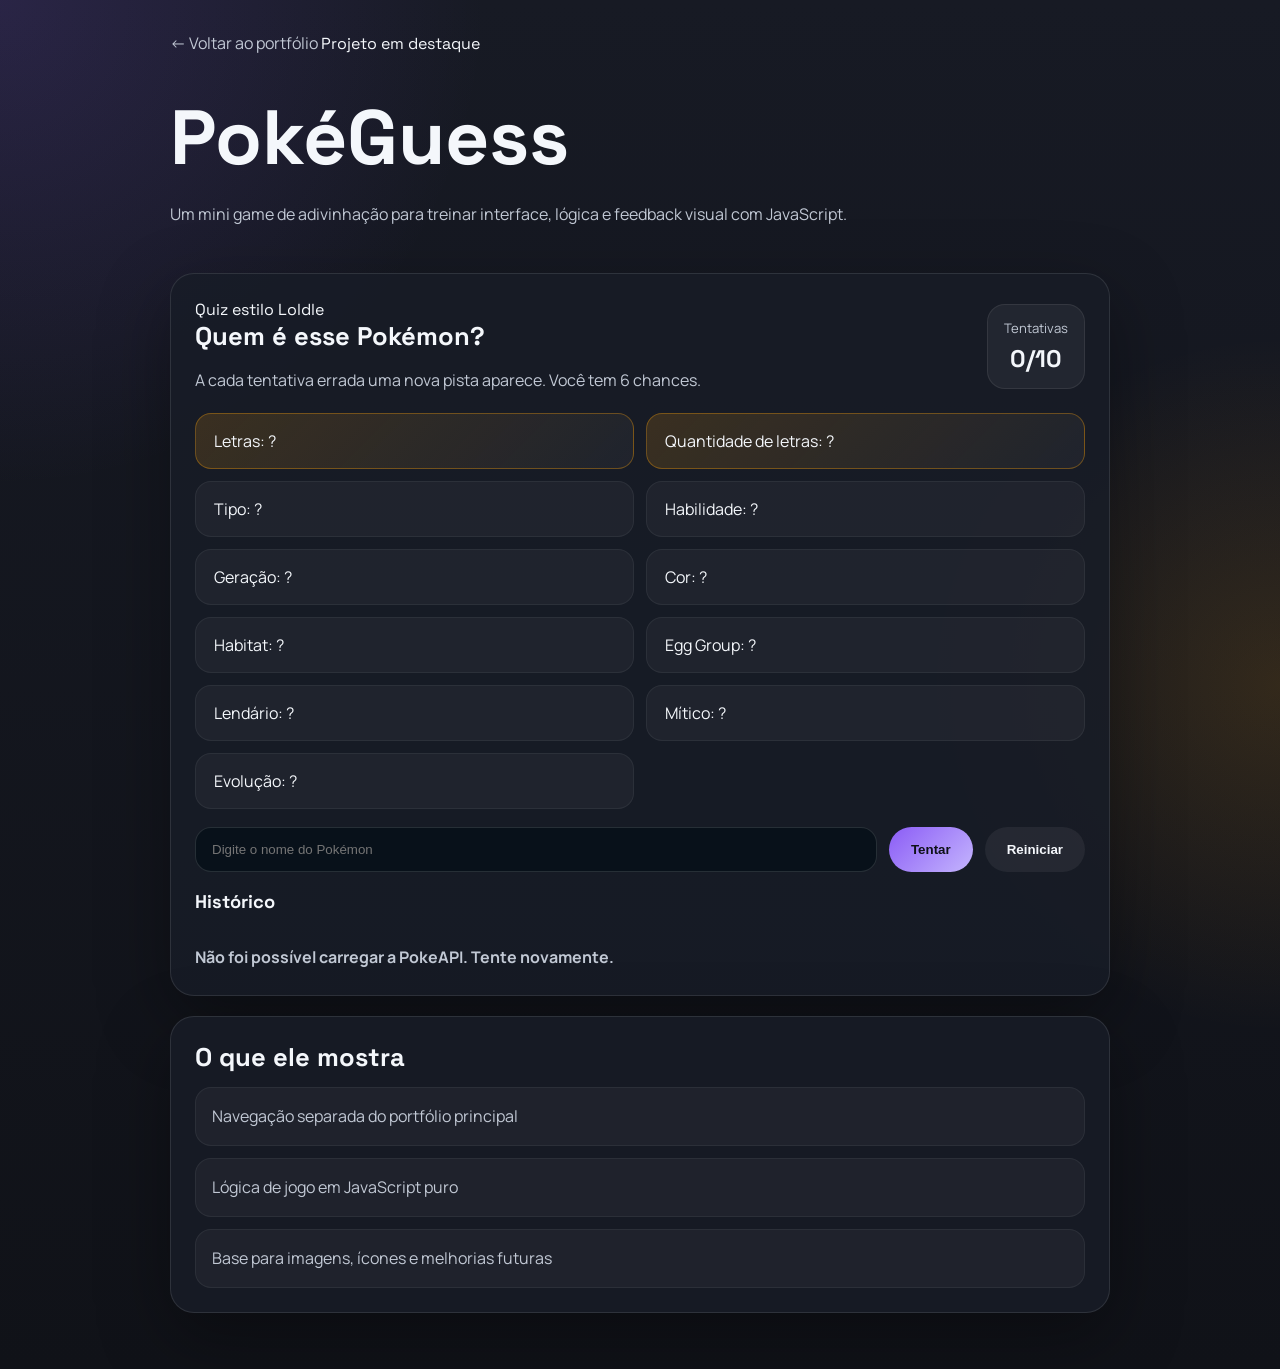
==== pokeguess.html @ 715bf2ee "Primeiro commit da branch testes" ====
<!doctype html>
<html lang="pt-BR">
  <head>
    <meta charset="UTF-8" />
    <meta name="viewport" content="width=device-width, initial-scale=1.0" />
    <meta
      name="description"
      content="Página do projeto PokéGuess, com informações, recursos e navegação de volta ao portfólio."
    />
    <title>PokéGuess | Prati Studio</title>

    <link rel="preconnect" href="https://fonts.googleapis.com" />
    <link rel="preconnect" href="https://fonts.gstatic.com" crossorigin />
    <link
      href="https://fonts.googleapis.com/css2?family=Manrope:wght@400;500;700;800&family=Space+Grotesk:wght@500;700&display=swap"
      rel="stylesheet"
    />
    <link rel="stylesheet" href="css/pokeguess.css" />
  </head>
  <body>
    <header class="project-hero">
      <a class="back-link" href="index.html">← Voltar ao portfólio</a>
      <span class="project-label">Projeto em destaque</span>
      <h1>PokéGuess</h1>
      <p>
        Um mini game de adivinhação para treinar interface, lógica e feedback
        visual com JavaScript.
      </p>
    </header>

    <main class="project-main">
      <section class="project-panel game-panel">
        <div class="game-header">
          <div>
            <span class="project-label">Quiz estilo Loldle</span>
            <h2>Quem é esse Pokémon?</h2>
            <p class="game-intro">
              A cada tentativa errada uma nova pista aparece. Você tem 6
              chances.
            </p>
          </div>
          <div class="scoreboard">
            <span>Tentativas</span>
            <strong id="attemptsValue">0/10</strong>
          </div>
        </div>

        <div class="clue-grid" id="clueGrid" aria-live="polite">
          <div class="clue-chip clue-chip-revealed" id="clueLetters">
            Letras: ?
          </div>
          <div class="clue-chip clue-chip-revealed" id="clueLength">
            Quantidade de letras: ?
          </div>
          <div class="clue-chip" id="clueType">Tipo: ?</div>
          <div class="clue-chip" id="clueAbility">Habilidade: ?</div>
          <div class="clue-chip" id="clueGeneration">Geração: ?</div>
          <div class="clue-chip" id="clueColor">Cor: ?</div>
          <div class="clue-chip" id="clueHabitat">Habitat: ?</div>
          <div class="clue-chip" id="clueEggGroups">Egg Group: ?</div>
          <div class="clue-chip" id="clueLegendary">Lendário: ?</div>
          <div class="clue-chip" id="clueMythical">Mítico: ?</div>
          <div class="clue-chip" id="clueEvolution">Evolução: ?</div>
        </div>

        <div class="game-controls">
          <input
            id="guessInput"
            type="text"
            placeholder="Digite o nome do Pokémon"
            autocomplete="off"
          />
          <button id="guessButton" class="btn btn-primary" type="button">
            Tentar
          </button>
          <button id="restartButton" class="btn btn-secondary" type="button">
            Reiniciar
          </button>
        </div>

        <div class="guess-history">
          <h3>Histórico</h3>
          <ul id="historyList"></ul>
        </div>

        <p id="gameFeedback" class="game-feedback" aria-live="polite"></p>
      </section>

      <section class="project-panel">
        <h2>O que ele mostra</h2>
        <ul>
          <li>Navegação separada do portfólio principal</li>
          <li>Lógica de jogo em JavaScript puro</li>
          <li>Base para imagens, ícones e melhorias futuras</li>
        </ul>
      </section>
    </main>

    <script src="js/pokeguess.js"></script>
  </body>
</html>
---- css/pokeguess.css ----
:root {
  --bg: #101218;
  --surface: rgba(24, 28, 39, 0.86);
  --text: #f4f7fb;
  --muted: #c1c8d4;
  --primary: #8b5cf6;
  --primary-strong: #6d28d9;
  --accent: #f59e0b;
  --border: rgba(255, 255, 255, 0.1);
  --shadow: 0 24px 70px rgba(0, 0, 0, 0.34);
}

* {
  box-sizing: border-box;
  margin: 0;
  padding: 0;
}

body {
  min-height: 100vh;
  font-family: "Manrope", sans-serif;
  color: var(--text);
  background:
    radial-gradient(
      circle at top left,
      rgba(139, 92, 246, 0.16),
      transparent 26%
    ),
    radial-gradient(
      circle at right center,
      rgba(245, 158, 11, 0.14),
      transparent 24%
    ),
    linear-gradient(180deg, #171a24 0%, var(--bg) 100%);
}

a {
  color: inherit;
  text-decoration: none;
}

.project-hero,
.project-main {
  max-width: 980px;
  margin: 0 auto;
  padding-inline: 20px;
}

.project-hero {
  padding-top: 32px;
  padding-bottom: 44px;
}

.back-link {
  display: inline-block;
  margin-bottom: 24px;
  color: var(--muted);
}

.project-label,
.project-panel h2 {
  font-family: "Space Grotesk", sans-serif;
}

.project-hero h1 {
  font-family: "Space Grotesk", sans-serif;
  font-size: clamp(2.8rem, 6vw, 5rem);
  margin: 10px 0 14px;
}

.project-hero p,
.project-panel li,
.project-panel p {
  color: var(--muted);
  line-height: 1.8;
}

.project-main {
  display: grid;
  gap: 20px;
  padding-bottom: 56px;
}

.game-panel {
  display: grid;
  gap: 18px;
}

.game-header {
  display: flex;
  justify-content: space-between;
  align-items: center;
  gap: 16px;
}

.game-intro {
  max-width: 56ch;
  margin-top: 8px;
}

.scoreboard {
  min-width: 92px;
  padding: 14px 16px;
  border-radius: 18px;
  background: rgba(255, 255, 255, 0.05);
  border: 1px solid rgba(255, 255, 255, 0.08);
  text-align: center;
}

.scoreboard span {
  display: block;
  color: var(--muted);
  font-size: 0.82rem;
  margin-bottom: 6px;
}

.scoreboard strong {
  font-family: "Space Grotesk", sans-serif;
  font-size: 1.5rem;
}

.clue-grid {
  display: grid;
  grid-template-columns: repeat(2, minmax(0, 1fr));
  gap: 12px;
}

.clue-chip {
  padding: 16px 18px;
  border-radius: 16px;
  background: rgba(255, 255, 255, 0.04);
  border: 1px solid rgba(255, 255, 255, 0.06);
}

.clue-chip-revealed {
  border-color: rgba(245, 158, 11, 0.35);
  background: linear-gradient(
    135deg,
    rgba(245, 158, 11, 0.16),
    rgba(255, 255, 255, 0.04)
  );
}

.clue-chip.is-hidden {
  opacity: 0.55;
}

.guess-history {
  display: grid;
  gap: 12px;
}

.guess-history h3 {
  font-family: "Space Grotesk", sans-serif;
  font-size: 1.15rem;
}

.guess-history ul {
  list-style: none;
  display: grid;
  gap: 10px;
}

.guess-history li {
  padding: 14px 16px;
  border-radius: 16px;
  background: rgba(255, 255, 255, 0.04);
  border: 1px solid rgba(255, 255, 255, 0.06);
}

.game-controls {
  display: grid;
  grid-template-columns: minmax(0, 1fr) auto auto;
  gap: 12px;
}

.game-controls input {
  min-width: 0;
}

.game-controls input,
.game-controls button {
  transition:
    border-color 0.2s ease,
    background 0.2s ease,
    box-shadow 0.2s ease,
    color 0.2s ease;
}

.game-controls input {
  width: 100%;
  padding: 14px 16px;
  border-radius: 16px;
  border: 1px solid rgba(255, 255, 255, 0.12);
  background: rgba(5, 15, 23, 0.75);
  color: var(--text);
  outline: none;
}

.game-controls input:focus {
  border-color: rgba(85, 214, 190, 0.55);
  box-shadow: 0 0 0 4px rgba(85, 214, 190, 0.12);
}

.game-controls input.guess-input--error {
  border-color: rgba(248, 113, 113, 0.9);
  background: rgba(127, 29, 29, 0.25);
  box-shadow: 0 0 0 4px rgba(248, 113, 113, 0.14);
}

.game-controls input.guess-input--success {
  border-color: rgba(74, 222, 128, 0.9);
  background: rgba(20, 83, 45, 0.25);
  box-shadow: 0 0 0 4px rgba(74, 222, 128, 0.14);
}

.game-feedback {
  min-height: 24px;
  color: var(--accent);
  font-weight: 700;
}

.game-feedback--error {
  color: #f87171;
}

.game-feedback--success {
  color: #4ade80;
}

.guess-history--error {
  color: #fca5a5;
  border-color: rgba(248, 113, 113, 0.24) !important;
  background: rgba(127, 29, 29, 0.18) !important;
}

.btn-secondary {
  color: var(--text);
  background: rgba(255, 255, 255, 0.06);
  border: 1px solid var(--border);
}

.project-panel {
  background: var(--surface);
  border: 1px solid var(--border);
  box-shadow: var(--shadow);
  border-radius: 24px;
  padding: 24px;
}

.project-panel h2 {
  font-size: 1.6rem;
  margin-bottom: 14px;
}

.project-panel ul {
  list-style: none;
  display: grid;
  gap: 12px;
}

.project-panel li {
  padding: 14px 16px;
  border-radius: 16px;
  background: rgba(255, 255, 255, 0.04);
  border: 1px solid rgba(255, 255, 255, 0.06);
}

.highlight {
  display: grid;
  gap: 14px;
}

.btn {
  display: inline-flex;
  align-items: center;
  justify-content: center;
  padding: 14px 22px;
  border-radius: 999px;
  font-weight: 800;
  border: 0;
  cursor: pointer;
}

.btn-primary {
  color: #0e1117;
  background: linear-gradient(135deg, #8b5cf6, #c4b5fd);
}

@media (max-width: 640px) {
  .project-panel {
    border-radius: 20px;
  }

  .clue-grid,
  .game-header,
  .game-controls {
    grid-template-columns: 1fr;
  }

  .game-header {
    display: grid;
  }

  .game-controls .btn {
    width: 100%;
  }
}
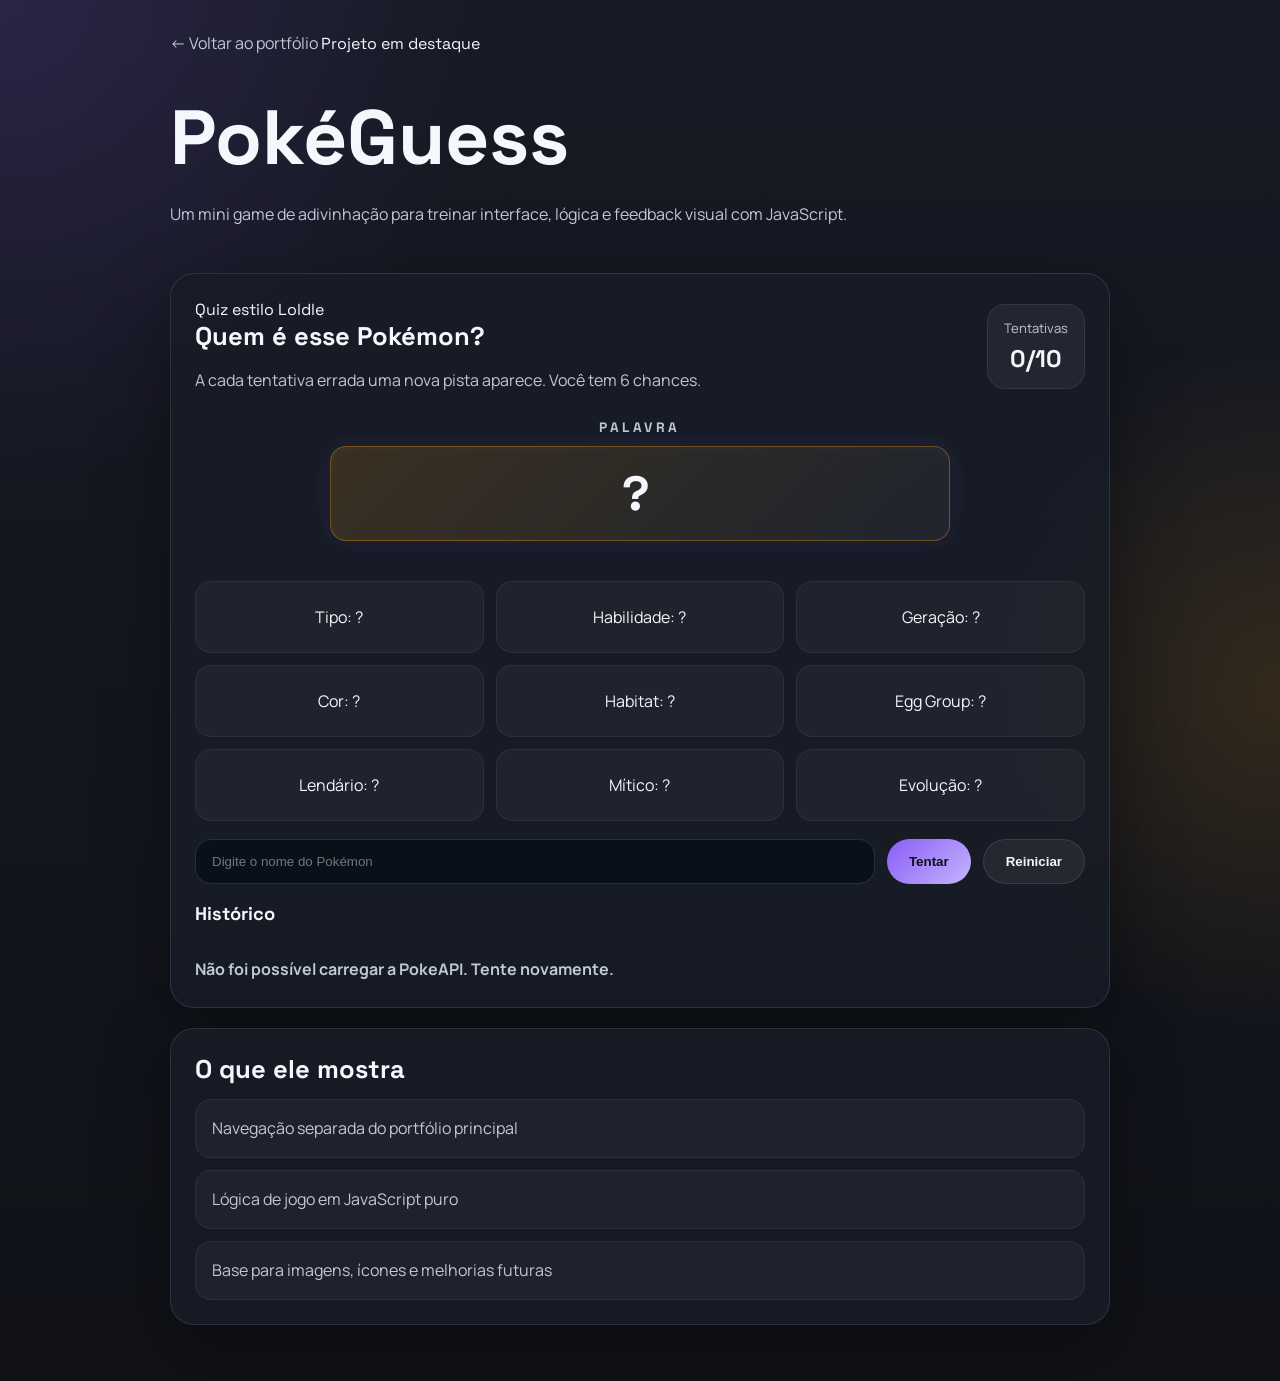
==== commit 0a403885: "Refactor: aprimorando interface e dicas" ====
--- a/pokeguess.html
+++ b/pokeguess.html
@@ -7,7 +7,7 @@
       name="description"
       content="Página do projeto PokéGuess, com informações, recursos e navegação de volta ao portfólio."
     />
-    <title>PokéGuess | Prati Studio</title>
+    <title>Portfólio + joguinho</title>
 
     <link rel="preconnect" href="https://fonts.googleapis.com" />
     <link rel="preconnect" href="https://fonts.gstatic.com" crossorigin />
@@ -45,13 +45,17 @@
           </div>
         </div>
 
+        <div class="letters-box">
+          <span class="letters-title">Palavra</span>
+          <div
+            class="letters-clue clue-chip clue-chip-revealed"
+            id="clueLetters"
+          >
+            ?
+          </div>
+        </div>
+
         <div class="clue-grid" id="clueGrid" aria-live="polite">
-          <div class="clue-chip clue-chip-revealed" id="clueLetters">
-            Letras: ?
-          </div>
-          <div class="clue-chip clue-chip-revealed" id="clueLength">
-            Quantidade de letras: ?
-          </div>
           <div class="clue-chip" id="clueType">Tipo: ?</div>
           <div class="clue-chip" id="clueAbility">Habilidade: ?</div>
           <div class="clue-chip" id="clueGeneration">Geração: ?</div>
--- a/css/pokeguess.css
+++ b/css/pokeguess.css
@@ -81,6 +81,32 @@
   padding-bottom: 56px;
 }
 
+.project-panel {
+  background: var(--surface);
+  border: 1px solid var(--border);
+  box-shadow: var(--shadow);
+  border-radius: 24px;
+  padding: 24px;
+}
+
+.project-panel h2 {
+  font-size: 1.6rem;
+  margin-bottom: 14px;
+}
+
+.project-panel ul {
+  list-style: none;
+  display: grid;
+  gap: 12px;
+}
+
+.project-panel li {
+  padding: 14px 16px;
+  border-radius: 16px;
+  background: rgba(255, 255, 255, 0.04);
+  border: 1px solid rgba(255, 255, 255, 0.06);
+}
+
 .game-panel {
   display: grid;
   gap: 18px;
@@ -119,14 +145,79 @@
   font-size: 1.5rem;
 }
 
+/* ===========================
+   PALAVRA (ESTILO FORCA)
+=========================== */
+
+.letters-box {
+  display: flex;
+  flex-direction: column;
+  align-items: center;
+  gap: 10px;
+  margin: 6px 0 22px;
+}
+
+.letters-title {
+  font-family: "Space Grotesk", sans-serif;
+  font-size: 0.85rem;
+  font-weight: 700;
+  color: var(--muted);
+  text-transform: uppercase;
+  letter-spacing: 0.22rem;
+}
+
+.letters-clue {
+  width: 100%;
+  max-width: 620px;
+  min-height: 100px;
+
+  display: flex;
+  justify-content: center;
+  align-items: center;
+
+  padding: 20px;
+
+  border-radius: 20px;
+  border: 2px solid rgba(139, 92, 246, 0.45);
+
+  background: linear-gradient(
+    135deg,
+    rgba(139, 92, 246, 0.18),
+    rgba(245, 158, 11, 0.12)
+  );
+
+  box-shadow:
+    0 0 24px rgba(139, 92, 246, 0.12),
+    inset 0 0 16px rgba(255, 255, 255, 0.03);
+
+  font-family: "Space Grotesk", sans-serif;
+  font-size: clamp(2rem, 5vw, 3rem);
+  font-weight: 700;
+  letter-spacing: 0.45rem;
+  text-align: center;
+  word-break: break-word;
+}
+
+/* ===========================
+   DICAS
+=========================== */
+
 .clue-grid {
   display: grid;
-  grid-template-columns: repeat(2, minmax(0, 1fr));
+  grid-template-columns: repeat(auto-fit, minmax(220px, 1fr));
   gap: 12px;
 }
 
 .clue-chip {
+  display: flex;
+  align-items: center;
+  justify-content: center;
+
+  min-height: 72px;
   padding: 16px 18px;
+
+  text-align: center;
+
   border-radius: 16px;
   background: rgba(255, 255, 255, 0.04);
   border: 1px solid rgba(255, 255, 255, 0.06);
@@ -145,28 +236,9 @@
   opacity: 0.55;
 }
 
-.guess-history {
-  display: grid;
-  gap: 12px;
-}
-
-.guess-history h3 {
-  font-family: "Space Grotesk", sans-serif;
-  font-size: 1.15rem;
-}
-
-.guess-history ul {
-  list-style: none;
-  display: grid;
-  gap: 10px;
-}
-
-.guess-history li {
-  padding: 14px 16px;
-  border-radius: 16px;
-  background: rgba(255, 255, 255, 0.04);
-  border: 1px solid rgba(255, 255, 255, 0.06);
-}
+/* ===========================
+   CONTROLES
+=========================== */
 
 .game-controls {
   display: grid;
@@ -214,6 +286,10 @@
   box-shadow: 0 0 0 4px rgba(74, 222, 128, 0.14);
 }
 
+/* ===========================
+   FEEDBACK
+=========================== */
+
 .game-feedback {
   min-height: 24px;
   color: var(--accent);
@@ -228,48 +304,42 @@
   color: #4ade80;
 }
 
+/* ===========================
+   HISTÓRICO
+=========================== */
+
+.guess-history {
+  display: grid;
+  gap: 12px;
+}
+
+.guess-history h3 {
+  font-family: "Space Grotesk", sans-serif;
+  font-size: 1.15rem;
+}
+
+.guess-history ul {
+  list-style: none;
+  display: grid;
+  gap: 10px;
+}
+
+.guess-history li {
+  padding: 14px 16px;
+  border-radius: 16px;
+  background: rgba(255, 255, 255, 0.04);
+  border: 1px solid rgba(255, 255, 255, 0.06);
+}
+
 .guess-history--error {
   color: #fca5a5;
   border-color: rgba(248, 113, 113, 0.24) !important;
   background: rgba(127, 29, 29, 0.18) !important;
 }
 
-.btn-secondary {
-  color: var(--text);
-  background: rgba(255, 255, 255, 0.06);
-  border: 1px solid var(--border);
-}
-
-.project-panel {
-  background: var(--surface);
-  border: 1px solid var(--border);
-  box-shadow: var(--shadow);
-  border-radius: 24px;
-  padding: 24px;
-}
-
-.project-panel h2 {
-  font-size: 1.6rem;
-  margin-bottom: 14px;
-}
-
-.project-panel ul {
-  list-style: none;
-  display: grid;
-  gap: 12px;
-}
-
-.project-panel li {
-  padding: 14px 16px;
-  border-radius: 16px;
-  background: rgba(255, 255, 255, 0.04);
-  border: 1px solid rgba(255, 255, 255, 0.06);
-}
-
-.highlight {
-  display: grid;
-  gap: 14px;
-}
+/* ===========================
+   BOTÕES
+=========================== */
 
 .btn {
   display: inline-flex;
@@ -287,19 +357,42 @@
   background: linear-gradient(135deg, #8b5cf6, #c4b5fd);
 }
 
+.btn-secondary {
+  color: var(--text);
+  background: rgba(255, 255, 255, 0.06);
+  border: 1px solid var(--border);
+}
+
+.highlight {
+  display: grid;
+  gap: 14px;
+}
+
+/* ===========================
+   RESPONSIVO
+=========================== */
+
 @media (max-width: 640px) {
   .project-panel {
     border-radius: 20px;
   }
 
-  .clue-grid,
-  .game-header,
+  .game-header {
+    display: grid;
+  }
+
+  .clue-grid {
+    grid-template-columns: 1fr;
+  }
+
   .game-controls {
     grid-template-columns: 1fr;
   }
 
-  .game-header {
-    display: grid;
+  .letters-clue {
+    min-height: 80px;
+    font-size: clamp(1.5rem, 8vw, 2.2rem);
+    letter-spacing: 0.25rem;
   }
 
   .game-controls .btn {
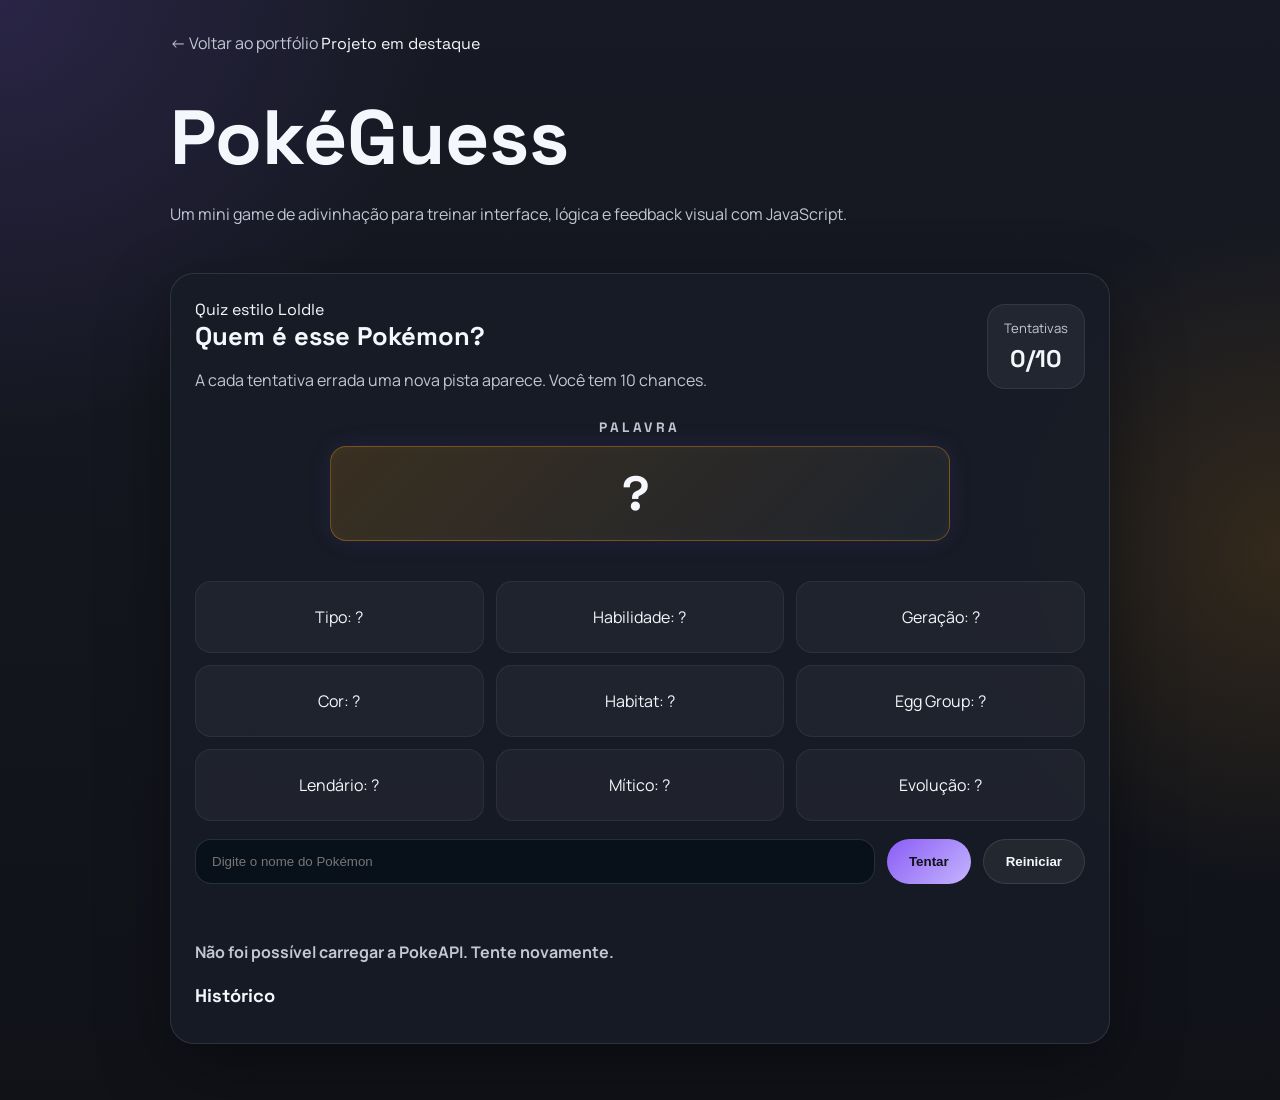
==== commit 1f3846d0: "refactor: melhoria no js e html" ====
--- a/pokeguess.html
+++ b/pokeguess.html
@@ -35,7 +35,7 @@
             <span class="project-label">Quiz estilo Loldle</span>
             <h2>Quem é esse Pokémon?</h2>
             <p class="game-intro">
-              A cada tentativa errada uma nova pista aparece. Você tem 6
+              A cada tentativa errada uma nova pista aparece. Você tem 10
               chances.
             </p>
           </div>
@@ -82,21 +82,18 @@
           </button>
         </div>
 
+        <div id="pokemonResult" class="pokemon-result" aria-live="polite"></div>
+
+        <div class="pokemon-result-sprite">
+          <img id="pokemonSprite" alt="Sprite do Pokémon" hidden />
+        </div>
+
+        <p id="gameFeedback" class="game-feedback"></p>
+
         <div class="guess-history">
           <h3>Histórico</h3>
           <ul id="historyList"></ul>
         </div>
-
-        <p id="gameFeedback" class="game-feedback" aria-live="polite"></p>
-      </section>
-
-      <section class="project-panel">
-        <h2>O que ele mostra</h2>
-        <ul>
-          <li>Navegação separada do portfólio principal</li>
-          <li>Lógica de jogo em JavaScript puro</li>
-          <li>Base para imagens, ícones e melhorias futuras</li>
-        </ul>
       </section>
     </main>
 
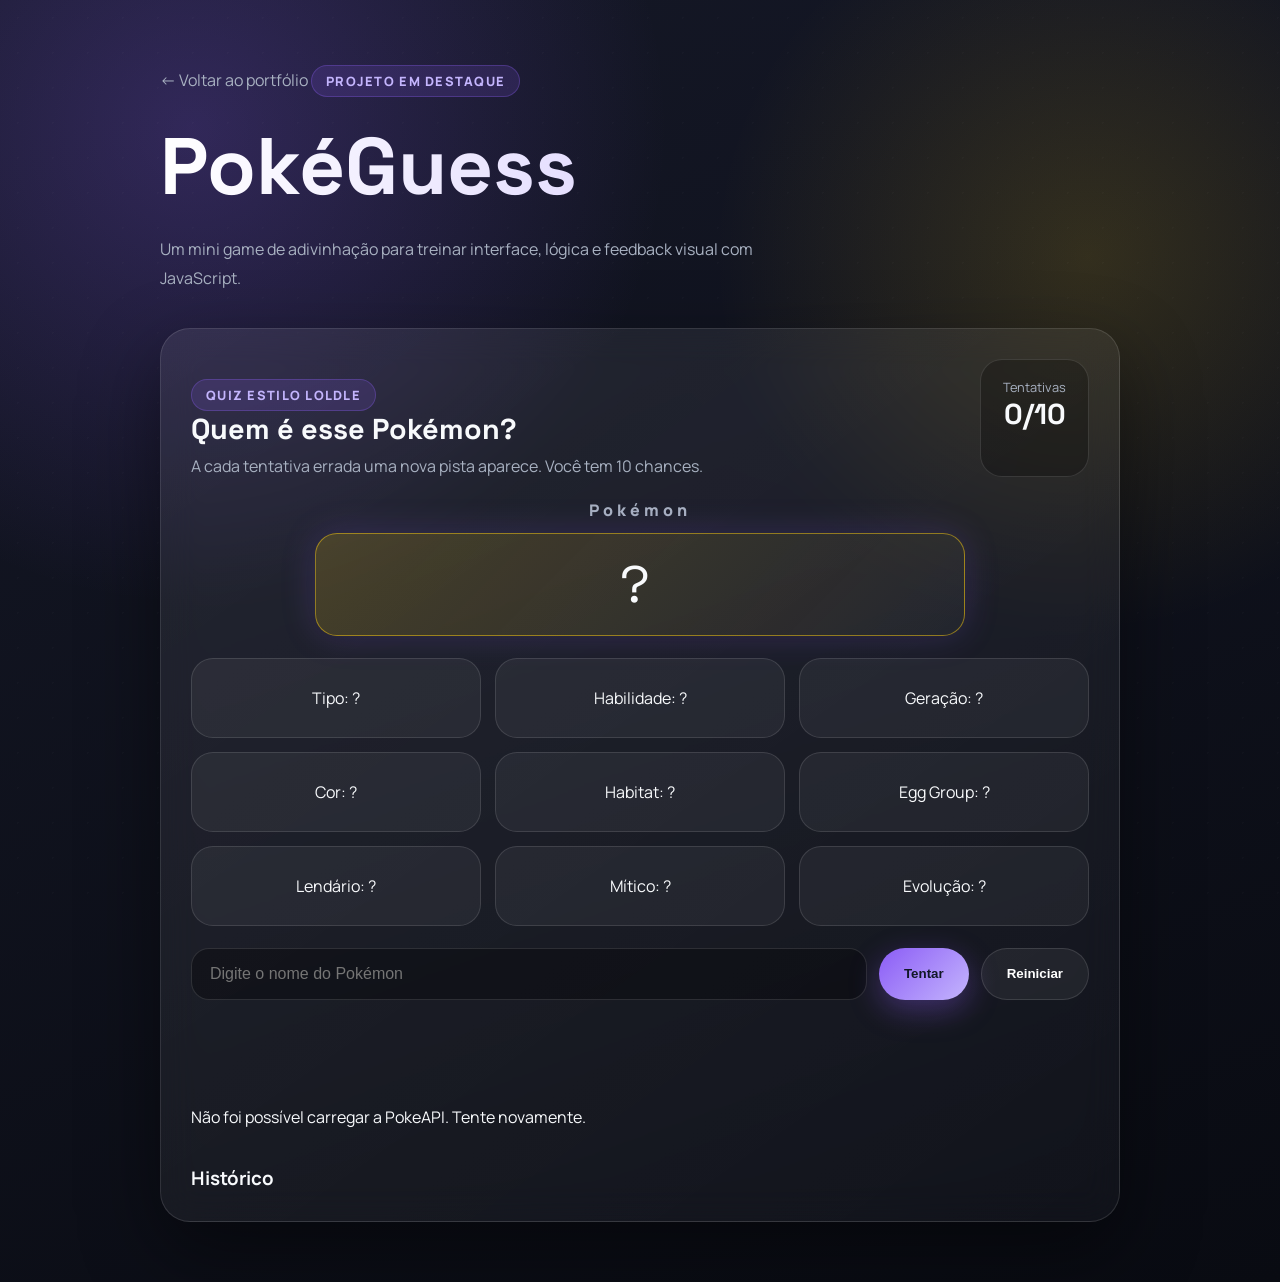
==== commit 26f32095: "docs: documentação em partes mais essencias" ====
--- a/pokeguess.html
+++ b/pokeguess.html
@@ -46,7 +46,7 @@
         </div>
 
         <div class="letters-box">
-          <span class="letters-title">Palavra</span>
+          <span class="letters-title">Pokémon</span>
           <div
             class="letters-clue clue-chip clue-chip-revealed"
             id="clueLetters"
--- a/css/pokeguess.css
+++ b/css/pokeguess.css
@@ -1,13 +1,21 @@
 :root {
-  --bg: #101218;
-  --surface: rgba(24, 28, 39, 0.86);
-  --text: #f4f7fb;
-  --muted: #c1c8d4;
+  --bg: #090b12;
+  --surface: rgba(20, 24, 36, 0.75);
+  --surface-light: rgba(255, 255, 255, 0.06);
+
+  --text: #f8fafc;
+  --muted: #a8b1c1;
+
   --primary: #8b5cf6;
-  --primary-strong: #6d28d9;
-  --accent: #f59e0b;
-  --border: rgba(255, 255, 255, 0.1);
-  --shadow: 0 24px 70px rgba(0, 0, 0, 0.34);
+  --primary-light: #c4b5fd;
+
+  --gold: #facc15;
+  --success: #4ade80;
+  --danger: #f87171;
+
+  --border: rgba(255, 255, 255, 0.12);
+
+  --shadow: 0 30px 80px rgba(0, 0, 0, 0.45);
 }
 
 * {
@@ -18,20 +26,44 @@
 
 body {
   min-height: 100vh;
+
   font-family: "Manrope", sans-serif;
+
   color: var(--text);
+
   background:
     radial-gradient(
-      circle at top left,
-      rgba(139, 92, 246, 0.16),
-      transparent 26%
+      circle at 15% 10%,
+      rgba(139, 92, 246, 0.25),
+      transparent 30%
     ),
     radial-gradient(
-      circle at right center,
-      rgba(245, 158, 11, 0.14),
-      transparent 24%
+      circle at 85% 20%,
+      rgba(250, 204, 21, 0.15),
+      transparent 25%
     ),
-    linear-gradient(180deg, #171a24 0%, var(--bg) 100%);
+    linear-gradient(160deg, #151827, var(--bg));
+
+  overflow-x: hidden;
+}
+
+body::before {
+  content: "";
+
+  position: fixed;
+
+  inset: 0;
+
+  background-image: radial-gradient(
+    rgba(255, 255, 255, 0.08) 1px,
+    transparent 1px
+  );
+
+  background-size: 35px 35px;
+
+  opacity: 0.25;
+
+  pointer-events: none;
 }
 
 a {
@@ -41,361 +73,626 @@
 
 .project-hero,
 .project-main {
-  max-width: 980px;
-  margin: 0 auto;
+  max-width: 1000px;
+
+  margin: auto;
+
   padding-inline: 20px;
 }
 
 .project-hero {
-  padding-top: 32px;
-  padding-bottom: 44px;
+  padding-top: 45px;
+
+  padding-bottom: 35px;
+
+  animation: fade 0.6s ease;
 }
 
 .back-link {
+  display: inline-flex;
+
+  gap: 8px;
+
+  align-items: center;
+
+  color: var(--muted);
+
+  transition: 0.3s;
+}
+
+.back-link:hover {
+  color: white;
+
+  transform: translateX(-4px);
+}
+
+.project-label {
   display: inline-block;
-  margin-bottom: 24px;
+
+  margin-top: 20px;
+
+  padding: 6px 14px;
+
+  border-radius: 999px;
+
+  background: rgba(139, 92, 246, 0.15);
+
+  border: 1px solid rgba(139, 92, 246, 0.3);
+
+  color: var(--primary-light);
+
+  font-size: 0.8rem;
+
+  font-weight: 800;
+
+  letter-spacing: 0.08rem;
+
+  text-transform: uppercase;
+}
+
+.project-hero h1 {
+  font-family: "Space Grotesk";
+
+  font-size: clamp(3rem, 8vw, 5rem);
+
+  margin: 18px 0;
+
+  background: linear-gradient(90deg, #fff, #c4b5fd);
+
+  background-clip: text;
+
+  color: transparent;
+}
+
+.project-hero p {
+  max-width: 650px;
+
   color: var(--muted);
-}
-
-.project-label,
-.project-panel h2 {
-  font-family: "Space Grotesk", sans-serif;
-}
-
-.project-hero h1 {
-  font-family: "Space Grotesk", sans-serif;
-  font-size: clamp(2.8rem, 6vw, 5rem);
-  margin: 10px 0 14px;
-}
-
-.project-hero p,
-.project-panel li,
-.project-panel p {
-  color: var(--muted);
+
   line-height: 1.8;
 }
 
+/* PANEL */
+
 .project-main {
-  display: grid;
-  gap: 20px;
-  padding-bottom: 56px;
+  padding-bottom: 60px;
 }
 
 .project-panel {
-  background: var(--surface);
+  background: linear-gradient(
+    145deg,
+    rgba(255, 255, 255, 0.08),
+    rgba(255, 255, 255, 0.03)
+  );
+
+  backdrop-filter: blur(18px);
+
   border: 1px solid var(--border);
+
   box-shadow: var(--shadow);
-  border-radius: 24px;
-  padding: 24px;
-}
-
-.project-panel h2 {
-  font-size: 1.6rem;
-  margin-bottom: 14px;
-}
-
-.project-panel ul {
-  list-style: none;
-  display: grid;
-  gap: 12px;
-}
-
-.project-panel li {
-  padding: 14px 16px;
-  border-radius: 16px;
-  background: rgba(255, 255, 255, 0.04);
-  border: 1px solid rgba(255, 255, 255, 0.06);
+
+  border-radius: 30px;
+
+  padding: 30px;
+
+  animation: fade 0.7s ease;
 }
 
 .game-panel {
   display: grid;
-  gap: 18px;
-}
+
+  gap: 22px;
+}
+
+/* HEADER */
 
 .game-header {
   display: flex;
+
   justify-content: space-between;
-  align-items: center;
-  gap: 16px;
+
+  gap: 20px;
+}
+
+.game-header h2 {
+  font-family: "Space Grotesk";
+
+  font-size: 1.8rem;
 }
 
 .game-intro {
-  max-width: 56ch;
+  color: var(--muted);
+
   margin-top: 8px;
 }
 
 .scoreboard {
-  min-width: 92px;
-  padding: 14px 16px;
-  border-radius: 18px;
-  background: rgba(255, 255, 255, 0.05);
-  border: 1px solid rgba(255, 255, 255, 0.08);
+  padding: 18px 22px;
+
+  border-radius: 22px;
+
+  background: rgba(0, 0, 0, 0.25);
+
+  border: 1px solid var(--border);
+
   text-align: center;
 }
 
 .scoreboard span {
   display: block;
+
   color: var(--muted);
-  font-size: 0.82rem;
-  margin-bottom: 6px;
+
+  font-size: 0.8rem;
 }
 
 .scoreboard strong {
-  font-family: "Space Grotesk", sans-serif;
-  font-size: 1.5rem;
-}
-
-/* ===========================
-   PALAVRA (ESTILO FORCA)
-=========================== */
+  font-family: "Space Grotesk";
+
+  font-size: 1.8rem;
+}
+
+/* PALAVRA */
 
 .letters-box {
-  display: flex;
-  flex-direction: column;
-  align-items: center;
-  gap: 10px;
-  margin: 6px 0 22px;
+  display: grid;
+
+  justify-items: center;
+
+  gap: 12px;
 }
 
 .letters-title {
-  font-family: "Space Grotesk", sans-serif;
-  font-size: 0.85rem;
-  font-weight: 700;
+  font-weight: 800;
+
+  letter-spacing: 0.25rem;
+
   color: var(--muted);
-  text-transform: uppercase;
-  letter-spacing: 0.22rem;
 }
 
 .letters-clue {
   width: 100%;
-  max-width: 620px;
-  min-height: 100px;
+
+  max-width: 650px;
+
+  min-height: 120px;
 
   display: flex;
+
+  align-items: center;
+
   justify-content: center;
-  align-items: center;
-
-  padding: 20px;
-
-  border-radius: 20px;
-  border: 2px solid rgba(139, 92, 246, 0.45);
+
+  border-radius: 26px;
 
   background: linear-gradient(
     135deg,
-    rgba(139, 92, 246, 0.18),
-    rgba(245, 158, 11, 0.12)
+    rgba(139, 92, 246, 0.25),
+    rgba(250, 204, 21, 0.15)
   );
 
-  box-shadow:
-    0 0 24px rgba(139, 92, 246, 0.12),
-    inset 0 0 16px rgba(255, 255, 255, 0.03);
-
-  font-family: "Space Grotesk", sans-serif;
-  font-size: clamp(2rem, 5vw, 3rem);
-  font-weight: 700;
-  letter-spacing: 0.45rem;
-  text-align: center;
-  word-break: break-word;
-}
-
-/* ===========================
-   DICAS
-=========================== */
+  border: 2px solid rgba(139, 92, 246, 0.5);
+
+  font-family: "Space Grotesk";
+
+  font-size: clamp(2rem, 6vw, 3.2rem);
+
+  letter-spacing: 0.6rem;
+
+  box-shadow: 0 0 35px rgba(139, 92, 246, 0.2);
+
+  animation: pulse 3s infinite;
+}
+
+/* DICAS */
 
 .clue-grid {
   display: grid;
+
   grid-template-columns: repeat(auto-fit, minmax(220px, 1fr));
-  gap: 12px;
+
+  gap: 14px;
 }
 
 .clue-chip {
+  min-height: 80px;
+
   display: flex;
+
   align-items: center;
+
   justify-content: center;
 
-  min-height: 72px;
-  padding: 16px 18px;
-
   text-align: center;
 
-  border-radius: 16px;
-  background: rgba(255, 255, 255, 0.04);
-  border: 1px solid rgba(255, 255, 255, 0.06);
+  padding: 18px;
+
+  border-radius: 22px;
+
+  background: rgba(255, 255, 255, 0.05);
+
+  border: 1px solid var(--border);
+
+  transition: 0.3s;
+}
+
+.clue-chip:hover {
+  transform: translateY(-4px);
+
+  background: rgba(255, 255, 255, 0.09);
 }
 
 .clue-chip-revealed {
-  border-color: rgba(245, 158, 11, 0.35);
+  border-color: rgba(250, 204, 21, 0.5);
+
   background: linear-gradient(
     135deg,
-    rgba(245, 158, 11, 0.16),
+    rgba(250, 204, 21, 0.18),
     rgba(255, 255, 255, 0.04)
   );
 }
 
-.clue-chip.is-hidden {
-  opacity: 0.55;
-}
-
-/* ===========================
-   CONTROLES
-=========================== */
+/* CONTROLES */
 
 .game-controls {
   display: grid;
-  grid-template-columns: minmax(0, 1fr) auto auto;
+
+  grid-template-columns: 1fr auto auto;
+
   gap: 12px;
 }
 
 .game-controls input {
-  min-width: 0;
-}
-
-.game-controls input,
-.game-controls button {
-  transition:
-    border-color 0.2s ease,
-    background 0.2s ease,
-    box-shadow 0.2s ease,
-    color 0.2s ease;
-}
-
-.game-controls input {
+  padding: 16px 18px;
+
+  border-radius: 18px;
+
+  border: 1px solid var(--border);
+
+  background: rgba(0, 0, 0, 0.3);
+
+  color: white;
+
+  font-size: 1rem;
+
+  outline: none;
+}
+
+.game-controls input:focus {
+  border-color: #8b5cf6;
+
+  box-shadow: 0 0 0 5px rgba(139, 92, 246, 0.2);
+}
+
+.btn {
+  padding: 15px 25px;
+
+  border-radius: 999px;
+
+  font-weight: 900;
+
+  cursor: pointer;
+
+  transition: 0.3s;
+}
+
+.btn:hover {
+  transform: translateY(-3px);
+}
+
+.btn-primary {
+  border: none;
+
+  color: #111827;
+
+  background: linear-gradient(135deg, #8b5cf6, #c4b5fd);
+
+  box-shadow: 0 10px 30px rgba(139, 92, 246, 0.35);
+}
+
+.btn-secondary {
+  color: white;
+
+  background: rgba(255, 255, 255, 0.06);
+
+  border: 1px solid var(--border);
+}
+
+/* RESULTADO */
+
+.pokemon-result {
+  display: grid;
+
+  place-items: center;
+
+  text-align: center;
+}
+
+.pokemon-result-sprite {
   width: 100%;
-  padding: 14px 16px;
-  border-radius: 16px;
+
+  display: flex;
+
+  justify-content: center;
+
+  align-items: center;
+
+  margin: 20px 0;
+}
+
+.pokemon-result-sprite img {
+  width: 150px;
+
+  height: 150px;
+
+  object-fit: contain;
+
+  image-rendering: pixelated;
+
+  border-radius: 24px;
+
+  padding: 15px;
+
+  background: linear-gradient(
+    135deg,
+    rgba(139, 92, 246, 0.15),
+    rgba(250, 204, 21, 0.15)
+  );
+
   border: 1px solid rgba(255, 255, 255, 0.12);
-  background: rgba(5, 15, 23, 0.75);
-  color: var(--text);
-  outline: none;
-}
-
-.game-controls input:focus {
-  border-color: rgba(85, 214, 190, 0.55);
-  box-shadow: 0 0 0 4px rgba(85, 214, 190, 0.12);
-}
-
-.game-controls input.guess-input--error {
-  border-color: rgba(248, 113, 113, 0.9);
-  background: rgba(127, 29, 29, 0.25);
-  box-shadow: 0 0 0 4px rgba(248, 113, 113, 0.14);
-}
-
-.game-controls input.guess-input--success {
-  border-color: rgba(74, 222, 128, 0.9);
-  background: rgba(20, 83, 45, 0.25);
-  box-shadow: 0 0 0 4px rgba(74, 222, 128, 0.14);
-}
-
-/* ===========================
-   FEEDBACK
-=========================== */
-
-.game-feedback {
-  min-height: 24px;
-  color: var(--accent);
-  font-weight: 700;
-}
-
-.game-feedback--error {
-  color: #f87171;
-}
-
-.game-feedback--success {
-  color: #4ade80;
-}
-
-/* ===========================
-   HISTÓRICO
-=========================== */
-
+
+  box-shadow: 0 20px 40px rgba(0, 0, 0, 0.35);
+
+  animation: float 3s ease-in-out infinite;
+
+  transition: transform 0.3s ease;
+}
+
+.pokemon-result-sprite img:hover {
+  transform: scale(1.1) rotate(3deg);
+}
 .guess-history {
-  display: grid;
-  gap: 12px;
-}
-
-.guess-history h3 {
-  font-family: "Space Grotesk", sans-serif;
-  font-size: 1.15rem;
-}
-
-.guess-history ul {
-  list-style: none;
-  display: grid;
-  gap: 10px;
+  margin-top: 15px;
 }
 
 .guess-history li {
-  padding: 14px 16px;
-  border-radius: 16px;
-  background: rgba(255, 255, 255, 0.04);
-  border: 1px solid rgba(255, 255, 255, 0.06);
-}
-
-.guess-history--error {
-  color: #fca5a5;
-  border-color: rgba(248, 113, 113, 0.24) !important;
-  background: rgba(127, 29, 29, 0.18) !important;
-}
-
-/* ===========================
-   BOTÕES
-=========================== */
-
-.btn {
-  display: inline-flex;
-  align-items: center;
-  justify-content: center;
-  padding: 14px 22px;
-  border-radius: 999px;
-  font-weight: 800;
-  border: 0;
-  cursor: pointer;
-}
-
-.btn-primary {
-  color: #0e1117;
-  background: linear-gradient(135deg, #8b5cf6, #c4b5fd);
-}
-
-.btn-secondary {
-  color: var(--text);
-  background: rgba(255, 255, 255, 0.06);
-  border: 1px solid var(--border);
-}
-
-.highlight {
-  display: grid;
-  gap: 14px;
-}
-
-/* ===========================
-   RESPONSIVO
-=========================== */
-
-@media (max-width: 640px) {
+  padding: 15px;
+
+  border-radius: 18px;
+
+  background: rgba(255, 255, 255, 0.05);
+
+  margin-bottom: 10px;
+
+  transition: 0.3s;
+}
+
+.guess-history li:hover {
+  transform: translateX(6px);
+}
+
+/* ANIMAÇÕES */
+
+@keyframes fade {
+  from {
+    opacity: 0;
+
+    transform: translateY(20px);
+  }
+
+  to {
+    opacity: 1;
+
+    transform: none;
+  }
+}
+
+@keyframes pulse {
+  0%,
+  100% {
+    box-shadow: 0 0 25px rgba(139, 92, 246, 0.15);
+  }
+
+  50% {
+    box-shadow: 0 0 45px rgba(139, 92, 246, 0.35);
+  }
+}
+
+@keyframes float {
+  50% {
+    transform: translateY(-10px);
+  }
+}
+
+/* MOBILE */
+
+@media (max-width: 650px) {
+  body {
+    font-size: 0.9rem;
+  }
+
+  .project-hero,
+  .project-main {
+    padding-inline: 14px;
+  }
+
+  .project-hero {
+    padding-top: 25px;
+
+    padding-bottom: 20px;
+  }
+
+  .project-label {
+    font-size: 0.7rem;
+
+    padding: 5px 12px;
+  }
+
+  .project-hero h1 {
+    font-size: 2.6rem;
+
+    margin: 14px 0;
+  }
+
+  .project-hero p {
+    font-size: 0.9rem;
+
+    line-height: 1.6;
+  }
+
+  /* CARD PRINCIPAL */
+
   .project-panel {
-    border-radius: 20px;
-  }
+    padding: 18px;
+
+    border-radius: 22px;
+  }
+
+  .game-panel {
+    gap: 16px;
+  }
+
+  /* HEADER */
 
   .game-header {
-    display: grid;
-  }
+    display: flex;
+
+    flex-direction: column;
+
+    gap: 14px;
+  }
+
+  .game-header h2 {
+    font-size: 1.35rem;
+  }
+
+  .game-intro {
+    font-size: 0.85rem;
+  }
+
+  .scoreboard {
+    width: 100%;
+
+    padding: 12px;
+
+    display: flex;
+
+    justify-content: center;
+
+    align-items: center;
+
+    gap: 10px;
+  }
+
+  .scoreboard span {
+    margin: 0;
+  }
+
+  .scoreboard strong {
+    font-size: 1.3rem;
+  }
+
+  /* PALAVRA */
+
+  .letters-box {
+    margin-top: 5px;
+  }
+
+  .letters-title {
+    font-size: 0.75rem;
+  }
+
+  .letters-clue {
+    min-height: 75px;
+
+    padding: 12px;
+
+    border-radius: 18px;
+
+    font-size: clamp(1.4rem, 9vw, 2rem);
+
+    letter-spacing: 0.25rem;
+  }
+
+  /* DICAS */
 
   .clue-grid {
-    grid-template-columns: 1fr;
-  }
+    grid-template-columns: repeat(2, 1fr);
+
+    gap: 8px;
+  }
+
+  .clue-chip {
+    min-height: 58px;
+
+    padding: 10px;
+
+    border-radius: 15px;
+
+    font-size: 0.78rem;
+  }
+
+  /* INPUTS */
 
   .game-controls {
     grid-template-columns: 1fr;
-  }
-
-  .letters-clue {
-    min-height: 80px;
-    font-size: clamp(1.5rem, 8vw, 2.2rem);
-    letter-spacing: 0.25rem;
-  }
-
-  .game-controls .btn {
-    width: 100%;
-  }
-}
+
+    gap: 10px;
+  }
+
+  .game-controls input {
+    padding: 13px 15px;
+
+    font-size: 0.9rem;
+  }
+
+  .btn {
+    padding: 13px 18px;
+
+    font-size: 0.85rem;
+  }
+
+  /* SPRITE */
+
+  .pokemon-result-sprite {
+    margin: 5px 0;
+  }
+
+  .pokemon-result-sprite img {
+    width: 100px;
+
+    height: 100px;
+
+    padding: 8px;
+  }
+
+  .pokemon-result h3 {
+    font-size: 1.2rem;
+  }
+
+  /* FEEDBACK */
+
+  .game-feedback {
+    min-height: 45px;
+
+    padding: 10px;
+
+    font-size: 0.85rem;
+  }
+
+  /* HISTÓRICO */
+
+  .guess-history {
+    gap: 8px;
+  }
+
+  .guess-history h3 {
+    font-size: 1rem;
+  }
+
+  .guess-history li {
+    padding: 11px;
+
+    font-size: 0.85rem;
+  }
+}
